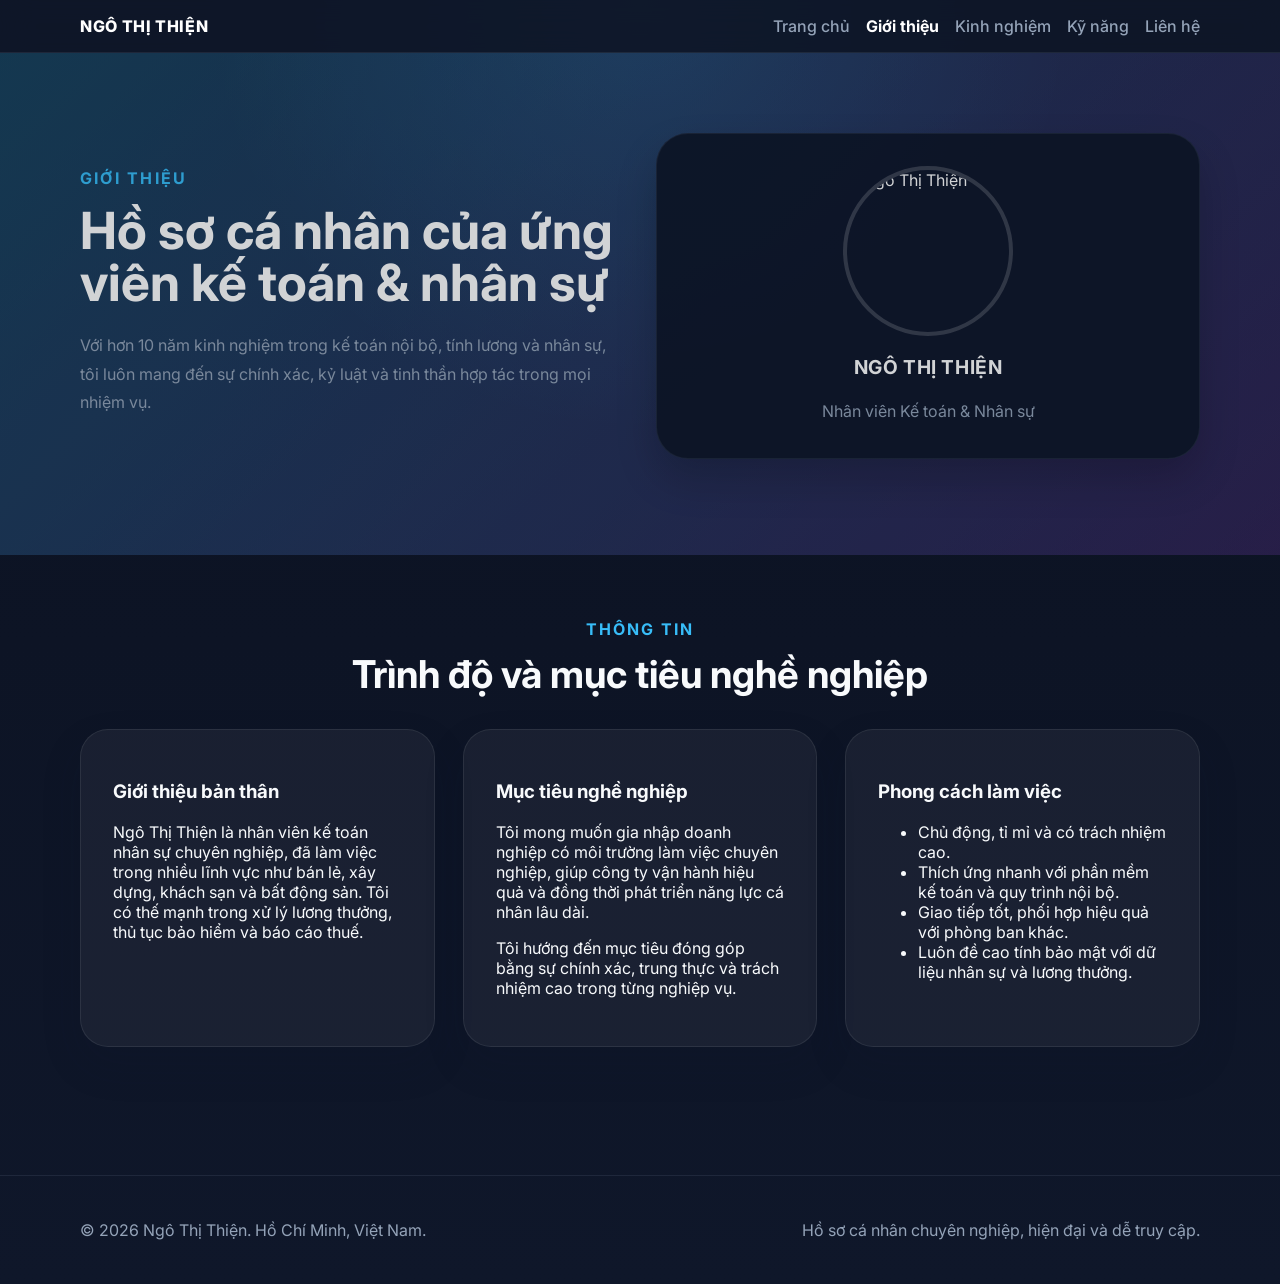
==== about.html @ e3004208 "Add multi-page professional portfolio website for Ngô Thị Thiện" ====
<!DOCTYPE html>
<html lang="vi">
<head>
  <meta charset="UTF-8" />
  <meta name="viewport" content="width=device-width, initial-scale=1.0" />
  <title>Giới thiệu | Ngô Thị Thiện</title>
  <link rel="stylesheet" href="styles.css" />
  <link rel="preconnect" href="https://fonts.googleapis.com" />
  <link rel="preconnect" href="https://fonts.gstatic.com" crossorigin />
  <link href="https://fonts.googleapis.com/css2?family=Inter:wght@400;500;600;700;800&display=swap" rel="stylesheet" />
</head>
<body>
  <header class="site-header">
    <div class="container header-inner">
      <a class="brand" href="index.html">NGÔ THỊ THIỆN</a>
      <nav class="nav-links">
        <a href="index.html">Trang chủ</a>
        <a class="active" href="about.html">Giới thiệu</a>
        <a href="experience.html">Kinh nghiệm</a>
        <a href="skills.html">Kỹ năng</a>
        <a href="contact.html">Liên hệ</a>
      </nav>
    </div>
  </header>

  <main class="page-content">
    <section class="page-hero page-hero-about">
      <div class="container hero-grid">
        <div class="hero-copy">
          <p class="eyebrow">Giới thiệu</p>
          <h1>Hồ sơ cá nhân của ứng viên kế toán & nhân sự</h1>
          <p class="hero-text">Với hơn 10 năm kinh nghiệm trong kế toán nội bộ, tính lương và nhân sự, tôi luôn mang đến sự chính xác, kỷ luật và tinh thần hợp tác trong mọi nhiệm vụ.</p>
        </div>
        <div class="hero-avatar-card">
          <img class="hero-avatar-photo" src="https://res.cloudinary.com/diiv0wyzv/image/upload/v1775815009/c0286662-d8fa-4786-b968-2548c38611c0_u4yqlq.jpg" alt="Ngô Thị Thiện" />
          <p class="avatar-name">NGÔ THỊ THIỆN</p>
          <p class="avatar-role">Nhân viên Kế toán & Nhân sự</p>
        </div>
      </div>
    </section>

    <section class="section-light">
      <div class="container section-header">
        <span>Thông tin</span>
        <h2>Trình độ và mục tiêu nghề nghiệp</h2>
      </div>
      <div class="container card-grid">
        <article class="section-card">
          <h3>Giới thiệu bản thân</h3>
          <p>Ngô Thị Thiện là nhân viên kế toán nhân sự chuyên nghiệp, đã làm việc trong nhiều lĩnh vực như bán lẻ, xây dựng, khách sạn và bất động sản. Tôi có thế mạnh trong xử lý lương thưởng, thủ tục bảo hiểm và báo cáo thuế.</p>
        </article>

        <article class="section-card">
          <h3>Mục tiêu nghề nghiệp</h3>
          <p>Tôi mong muốn gia nhập doanh nghiệp có môi trường làm việc chuyên nghiệp, giúp công ty vận hành hiệu quả và đồng thời phát triển năng lực cá nhân lâu dài.</p>
          <p>Tôi hướng đến mục tiêu đóng góp bằng sự chính xác, trung thực và trách nhiệm cao trong từng nghiệp vụ.</p>
        </article>

        <article class="section-card">
          <h3>Phong cách làm việc</h3>
          <ul>
            <li>Chủ động, tỉ mỉ và có trách nhiệm cao.</li>
            <li>Thích ứng nhanh với phần mềm kế toán và quy trình nội bộ.</li>
            <li>Giao tiếp tốt, phối hợp hiệu quả với phòng ban khác.</li>
            <li>Luôn đề cao tính bảo mật với dữ liệu nhân sự và lương thưởng.</li>
          </ul>
        </article>
      </div>
    </section>
  </main>

  <footer class="site-footer">
    <div class="container footer-inner">
      <p>© 2026 Ngô Thị Thiện. Hồ Chí Minh, Việt Nam.</p>
      <p>Hồ sơ cá nhân chuyên nghiệp, hiện đại và dễ truy cập.</p>
    </div>
  </footer>
</body>
</html>
---- styles.css ----
:root {
  color-scheme: dark;
  --bg: #0f172a;
  --surface: #111827;
  --surface-soft: #1f2937;
  --surface-bright: #262f48;
  --text: #f8fafc;
  --muted: #94a3b8;
  --primary: #38bdf8;
  --primary-dark: #0ea5e9;
  --accent: #a855f7;
  --border: rgba(148, 163, 184, 0.18);
  --shadow: 0 25px 60px rgba(15, 23, 42, 0.35);
}

* {
  box-sizing: border-box;
}

html {
  scroll-behavior: smooth;
}

body {
  margin: 0;
  font-family: 'Inter', 'Segoe UI', Roboto, sans-serif;
  -webkit-font-smoothing: antialiased;
  -moz-osx-font-smoothing: grayscale;
  background: radial-gradient(circle at top, rgba(56, 189, 248, 0.14), transparent 30%),
              linear-gradient(180deg, #0b1120 0%, #0f172a 100%);
  color: var(--text);
}

.container {
  width: min(1120px, calc(100% - 2rem));
  margin: 0 auto;
}

.site-header {
  position: sticky;
  top: 0;
  z-index: 20;
  backdrop-filter: blur(16px);
  background: rgba(15, 23, 42, 0.88);
  border-bottom: 1px solid rgba(148, 163, 184, 0.12);
}

.header-inner {
  display: flex;
  align-items: center;
  justify-content: space-between;
  gap: 1rem;
  padding: 1rem 0;
}

.brand {
  color: #ffffff;
  font-weight: 800;
  letter-spacing: 0.04em;
  text-decoration: none;
}

.nav-links {
  display: flex;
  flex-wrap: wrap;
  gap: 1rem;
}

.nav-links a {
  color: var(--muted);
  text-decoration: none;
  font-weight: 500;
}

.nav-links a:hover {
  color: var(--text);
}

.nav-links a.active {
  color: #ffffff;
  font-weight: 700;
}

.page-content {
  padding-bottom: 4rem;
}

.page-hero {
  padding: 5rem 0 6rem;
  background-size: cover;
  background-position: center;
  position: relative;
  color: #ffffff;
}

.page-hero::after {
  content: '';
  position: absolute;
  inset: 0;
  background: rgba(5, 11, 23, 0.18);
}

.page-hero .hero-inner,
.hero-section .hero-grid {
  position: relative;
  z-index: 1;
}

.page-hero-about {
  background: linear-gradient(135deg, rgba(56, 189, 248, 0.28), rgba(168, 85, 247, 0.22));
}

.page-hero-experience {
  background: linear-gradient(135deg, rgba(72, 187, 120, 0.3), rgba(16, 185, 129, 0.2));
}

.page-hero-skills {
  background: linear-gradient(135deg, rgba(251, 191, 36, 0.28), rgba(245, 158, 11, 0.18));
}

.page-hero-contact {
  background: linear-gradient(135deg, rgba(236, 72, 153, 0.3), rgba(168, 85, 247, 0.22));
}

.page-hero-experience {
  background: linear-gradient(135deg, rgba(72, 187, 120, 0.3), rgba(16, 185, 129, 0.2));
}

.page-hero-skills {
  background: linear-gradient(135deg, rgba(251, 191, 36, 0.28), rgba(245, 158, 11, 0.18));
}

.page-hero-contact {
  background: linear-gradient(135deg, rgba(236, 72, 153, 0.3), rgba(168, 85, 247, 0.22));
}

.hero-section {
  padding: 5rem 0 3rem;
}

.hero-grid {
  display: grid;
  gap: 2rem;
  align-items: center;
  grid-template-columns: repeat(2, minmax(0, 1fr));
}

.hero-avatar-card,
.hero-card-compact {
  display: flex;
  flex-direction: column;
  align-items: center;
  justify-content: flex-start;
  gap: 1.2rem;
  background: rgba(15, 23, 42, 0.95);
  border: 1px solid rgba(148, 163, 184, 0.12);
  border-radius: 32px;
  padding: 1.8rem;
  box-shadow: 0 20px 40px rgba(0, 0, 0, 0.2);
}

.hero-avatar-card .hero-avatar-photo,
.hero-card-compact .hero-avatar-photo {
  width: 170px;
  height: 170px;
  border-radius: 50%;
  object-fit: cover;
  border: 4px solid rgba(255, 255, 255, 0.18);
}

.avatar-name {
  margin: 0;
  font-size: 1.2rem;
  font-weight: 700;
  letter-spacing: 0.03em;
  text-transform: uppercase;
}

.avatar-role {
  margin: 0;
  color: var(--muted);
  text-align: center;
  line-height: 1.7;
}

.hero-avatar-card {
  padding: 2rem;
}

.eyebrow {
  color: var(--primary);
  font-weight: 700;
  letter-spacing: 0.14em;
  text-transform: uppercase;
  margin-bottom: 1rem;
}

.hero-copy h1 {
  margin: 0;
  font-size: clamp(2.5rem, 4vw, 4rem);
  line-height: 1.02;
}

.hero-text {
  margin: 1.4rem 0;
  max-width: 42rem;
  color: var(--muted);
  line-height: 1.8;
}

.hero-actions {
  display: flex;
  flex-wrap: wrap;
  gap: 1rem;
}

.button {
  display: inline-flex;
  align-items: center;
  justify-content: center;
  padding: 0.95rem 1.6rem;
  border-radius: 999px;
  text-decoration: none;
  font-weight: 600;
  transition: transform 0.2s ease, background-color 0.2s ease;
}

.button:hover {
  transform: translateY(-1px);
}

.button-primary {
  background: linear-gradient(135deg, var(--primary), var(--accent));
  color: #ffffff;
}

.button-secondary {
  background: rgba(255, 255, 255, 0.08);
  color: var(--text);
  border: 1px solid rgba(255, 255, 255, 0.12);
}

.hero-card {
  background: rgba(15, 23, 42, 0.94);
  border: 1px solid var(--border);
  border-radius: 32px;
  box-shadow: var(--shadow);
  padding: 2rem;
}

.card-header {
  border-bottom: 1px solid rgba(148, 163, 184, 0.14);
  padding-bottom: 1.2rem;
  margin-bottom: 1.6rem;
}

.card-header .role {
  font-size: 1.1rem;
  font-weight: 700;
}

.card-header .location {
  margin-top: 0.45rem;
  color: var(--muted);
}

.contact-item {
  margin-bottom: 1rem;
  color: var(--muted);
}

.section-header {
  text-align: center;
  margin-bottom: 2rem;
}

.section-header span {
  display: inline-block;
  color: var(--primary);
  font-weight: 700;
  letter-spacing: 0.12em;
  text-transform: uppercase;
  margin-bottom: 0.75rem;
}

.section-header h2 {
  margin: 0;
  font-size: clamp(1.9rem, 3vw, 2.7rem);
}

.section-light {
  padding: 4rem 0;
}

.section-dark {
  background: var(--surface);
  padding: 4rem 0;
}

.about-grid,
.skills-grid,
.education-grid,
.contact-grid,
.card-grid {
  display: grid;
  gap: 1.75rem;
  grid-template-columns: repeat(auto-fit, minmax(280px, 1fr));
}

.about-grid {
  grid-template-columns: repeat(auto-fit, minmax(280px, 1fr));
}

.section-card {
  background: rgba(255, 255, 255, 0.05);
  border: 1px solid rgba(255, 255, 255, 0.08);
  border-radius: 28px;
  padding: 2rem;
  box-shadow: 0 18px 40px rgba(15, 23, 42, 0.14);
  transition: transform 0.25s ease, border-color 0.25s ease, background-color 0.25s ease;
}

.section-card:hover {
  transform: translateY(-5px);
  background: rgba(255, 255, 255, 0.1);
  border-color: rgba(255, 255, 255, 0.18);
}

.link-card {
  display: block;
  color: inherit;
  text-decoration: none;
}

.contact-card-large {
  padding: 2.4rem;
}

.section-dark.page-links {
  padding: 4rem 0;
}

.about-card,
.skill-card,
.education-card,
.contact-card {
  background: rgba(255, 255, 255, 0.03);
  border: 1px solid var(--border);
  border-radius: 28px;
  padding: 2rem;
  box-shadow: 0 18px 40px rgba(15, 23, 42, 0.18);
}

.about-card h3,
.skill-card h3,
.education-card h3,
.contact-card h3 {
  margin-top: 0;
  margin-bottom: 1rem;
  font-size: 1.2rem;
}

.about-card ul,
.timeline-content ul {
  padding-left: 1.2rem;
  margin: 0;
  color: var(--muted);
}

.about-card li,
.timeline-content li {
  margin-bottom: 0.75rem;
}

.timeline {
  display: grid;
  gap: 2rem;
}

.timeline-item {
  display: grid;
  grid-template-columns: auto 1fr;
  gap: 1.5rem;
  align-items: start;
}

.timeline-marker {
  width: 14px;
  height: 14px;
  margin-top: 0.5rem;
  border-radius: 50%;
  background: linear-gradient(135deg, var(--primary), var(--accent));
  box-shadow: 0 0 0 6px rgba(56, 189, 248, 0.08);
}

.timeline-content {
  background: rgba(255, 255, 255, 0.03);
  border: 1px solid var(--border);
  border-radius: 28px;
  padding: 2rem;
}

.timeline-content h3 {
  margin: 0 0 0.5rem;
}

.meta {
  margin: 0 0 1rem;
  color: var(--primary);
  font-weight: 600;
}

.contact-section {
  padding-bottom: 5rem;
}

.contact-grid {
  grid-template-columns: 1.2fr 0.8fr;
}

.highlight-card {
  background: linear-gradient(180deg, rgba(56, 189, 248, 0.16), rgba(168, 85, 247, 0.14));
}

.site-footer {
  border-top: 1px solid rgba(148, 163, 184, 0.12);
  padding: 1.75rem 0;
}

.footer-inner {
  display: flex;
  flex-wrap: wrap;
  gap: 1rem;
  justify-content: space-between;
  color: var(--muted);
}

@media (max-width: 880px) {
  .hero-grid,
  .about-grid,
  .contact-grid {
    grid-template-columns: 1fr;
  }

  .header-inner {
    flex-direction: column;
    align-items: flex-start;
  }

  .nav-links {
    padding-top: 0.5rem;
  }
}

@media (max-width: 620px) {
  .hero-copy h1 {
    font-size: 2.4rem;
  }

  .container {
    width: calc(100% - 1.5rem);
  }
}
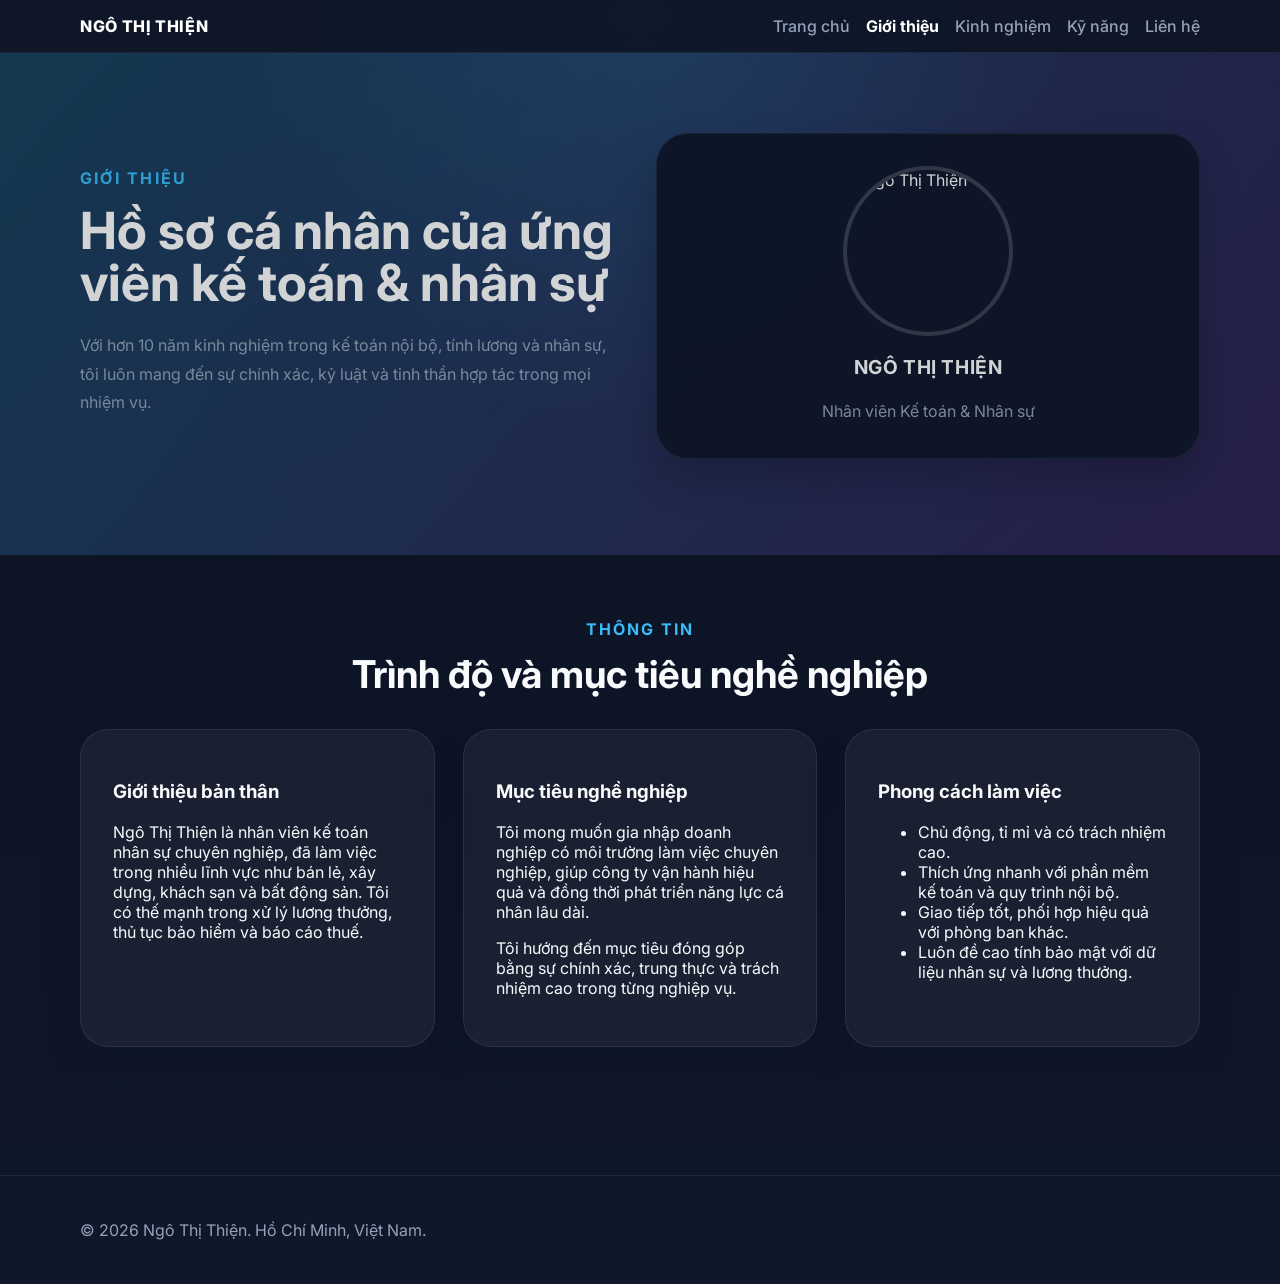
==== commit 9886401e: "Update portfolio pages" ====
--- a/about.html
+++ b/about.html
@@ -72,7 +72,6 @@
   <footer class="site-footer">
     <div class="container footer-inner">
       <p>© 2026 Ngô Thị Thiện. Hồ Chí Minh, Việt Nam.</p>
-      <p>Hồ sơ cá nhân chuyên nghiệp, hiện đại và dễ truy cập.</p>
     </div>
   </footer>
 </body>
